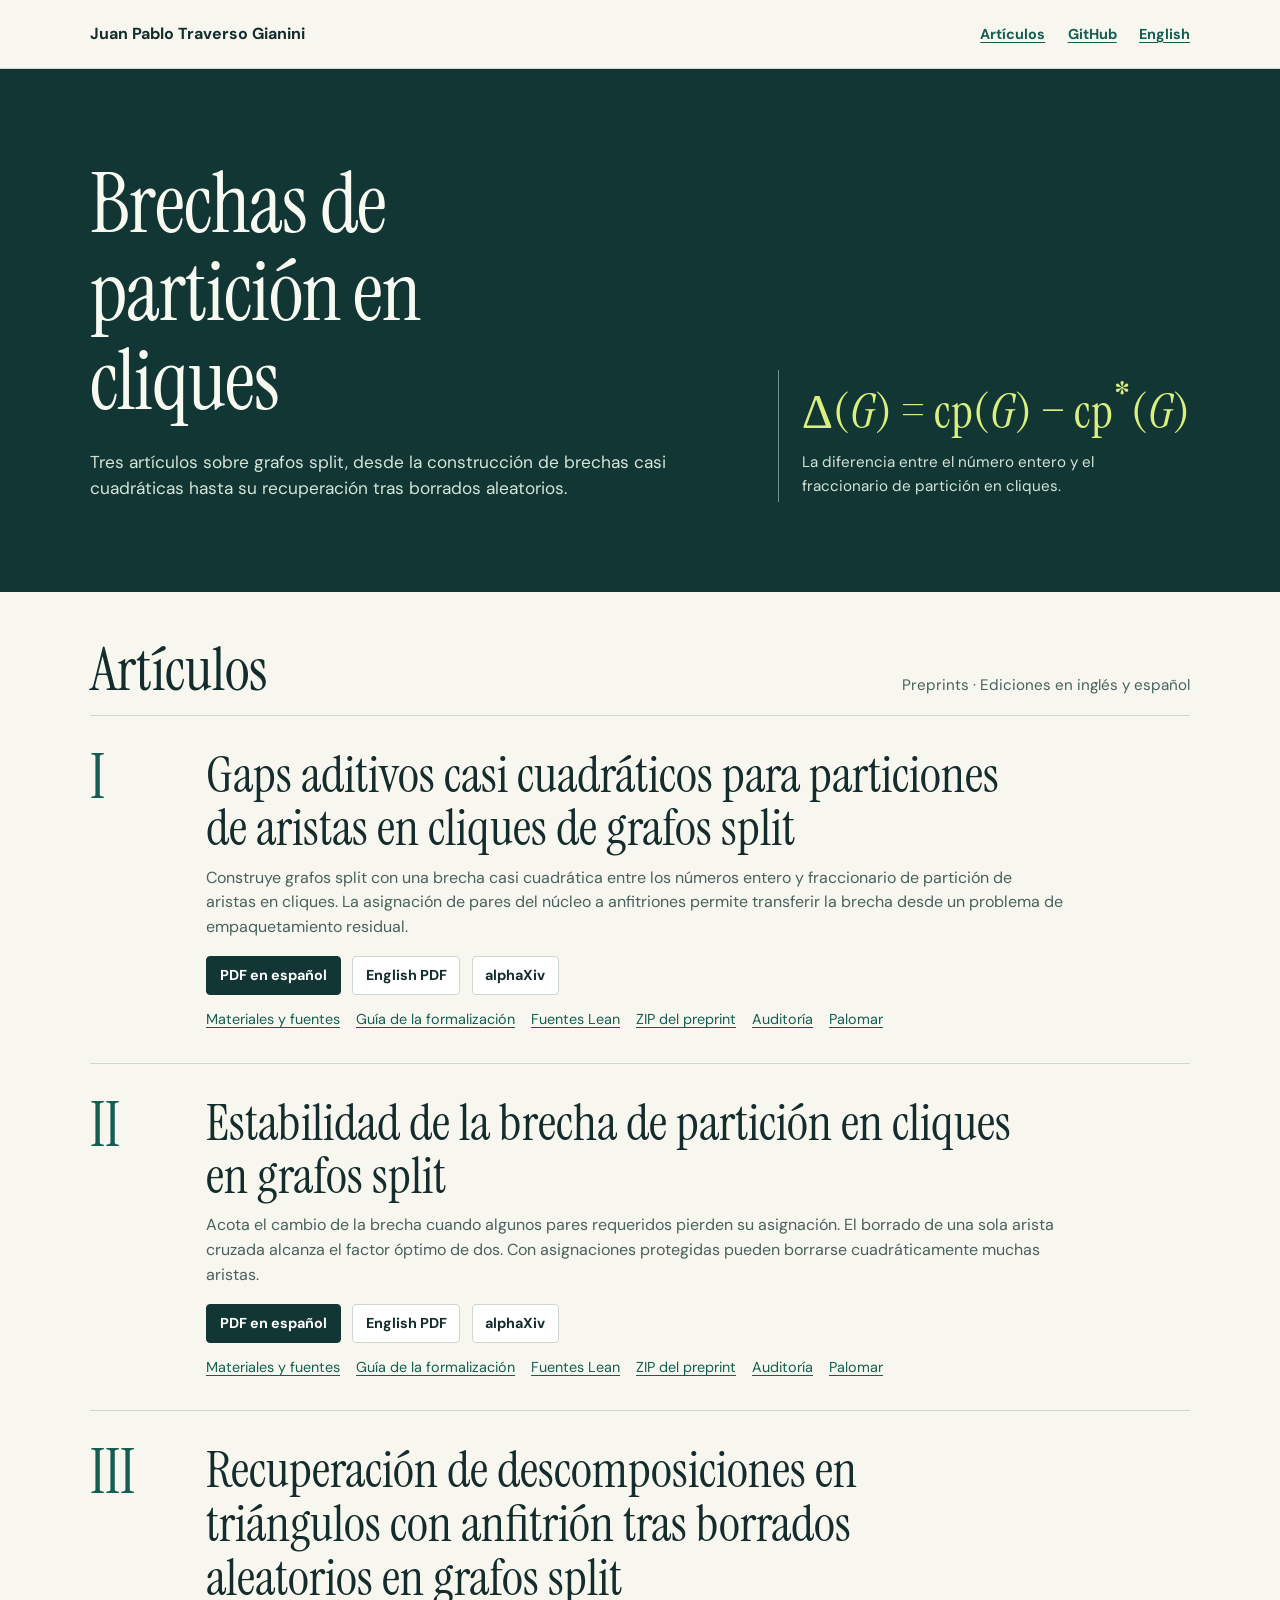
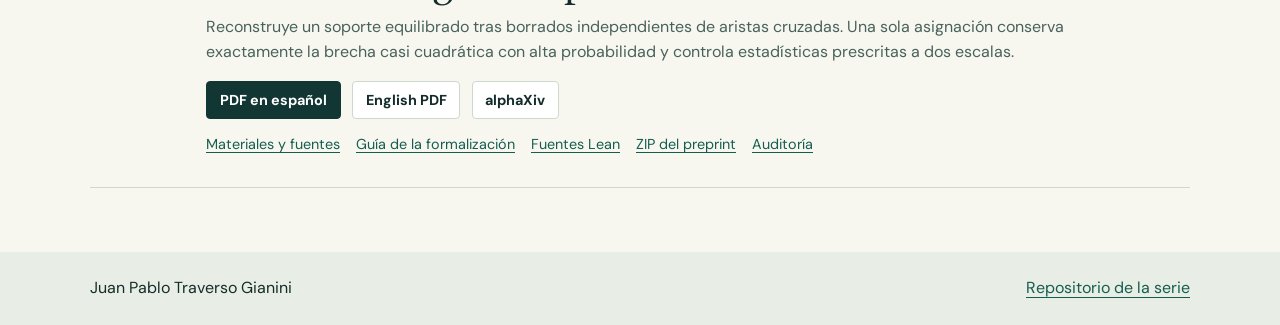
==== docs/es/index.html @ 01db12fd "Create bilingual homepage for the full Split Gap series" ====
<!doctype html>
<html lang="es">
<head>
  <meta charset="utf-8">
  <meta name="viewport" content="width=device-width, initial-scale=1">
  <meta name="description" content="Tres artículos sobre grafos split, desde la construcción de brechas casi cuadráticas hasta su recuperación tras borrados aleatorios.">
  <link rel="canonical" href="https://jtraverso.github.io/split-clique-partition-gap/es/">
  <link rel="alternate" hreflang="en" href="https://jtraverso.github.io/split-clique-partition-gap/">
  <link rel="alternate" hreflang="es" href="https://jtraverso.github.io/split-clique-partition-gap/es/">
  <link rel="preconnect" href="https://fonts.googleapis.com">
  <link rel="preconnect" href="https://fonts.gstatic.com" crossorigin>
  <link rel="stylesheet" href="https://fonts.googleapis.com/css2?family=DM+Sans:wght@400;700&amp;family=Instrument+Serif&amp;display=swap">
  <link rel="stylesheet" href="../style.css">
  <title>Brechas de partición en cliques · Juan Pablo Traverso Gianini</title>
</head>
<body>
  <a class="skip" href="#papers">Ir a los artículos</a>
  <header class="bar">
    <div class="wrap">
      <a href="./" class="brand">Juan Pablo Traverso Gianini</a>
      <nav aria-label="Navegación">
        <a href="#papers">Artículos</a>
        <a href="https://github.com/jtraverso/split-clique-partition-gap">GitHub</a>
        <a href="../" hreflang="en" lang="en">English</a>
      </nav>
    </div>
  </header>
  <main>
    <section class="hero" aria-labelledby="series-title">
      <div class="wrap">
        <div>
          <h1 id="series-title">Brechas de partición en cliques</h1>
          <p class="lead">Tres artículos sobre grafos split, desde la construcción de brechas casi cuadráticas hasta su recuperación tras borrados aleatorios.</p>
        </div>
        <div class="definition">
          <p class="formula" aria-label="Brecha igual a coste entero menos coste fraccionario">Δ(<i>G</i>) = cp(<i>G</i>) − cp<sup>*</sup>(<i>G</i>)</p>
          <p>La diferencia entre el número entero y el fraccionario de partición en cliques.</p>
        </div>
      </div>
    </section>
    <section id="papers" class="collection wrap" aria-labelledby="papers-title">
      <div class="section-title">
        <h2 id="papers-title">Artículos</h2>
        <p>Preprints · Ediciones en inglés y español</p>
      </div>
      <ol class="papers">
        <li class="paper" id="paper-i">
          <span class="part" aria-hidden="true">I</span>
          <article aria-label="Artículo I">
            <h3>Gaps aditivos casi cuadráticos para particiones de aristas en cliques de grafos split</h3>
            <p>Construye grafos split con una brecha casi cuadrática entre los números entero y fraccionario de partición de aristas en cliques. La asignación de pares del núcleo a anfitriones permite transferir la brecha desde un problema de empaquetamiento residual.</p>
            <div class="actions">
              <a class="primary" href="https://raw.githubusercontent.com/jtraverso/split-clique-partition-gap/main/preprints/SPLITGAP/01_manuscript/split-gap-es.pdf">PDF en español</a>
              <a href="https://raw.githubusercontent.com/jtraverso/split-clique-partition-gap/main/preprints/SPLITGAP/01_manuscript/split-gap-en.pdf">English PDF</a>
              <a href="https://www.alphaxiv.org/abs/2611.edge-clique-partition-split-graphs">alphaXiv</a>
            </div>
            <ul class="resources" aria-label="Material complementario">
              <li><a href="https://github.com/jtraverso/split-clique-partition-gap/tree/main/preprints/SPLITGAP">Materiales y fuentes</a></li>
              <li><a href="https://raw.githubusercontent.com/jtraverso/split-clique-partition-gap/main/preprints/SPLITGAP/05_formalization/companion-es.pdf">Guía de la formalización</a></li>
              <li><a href="https://raw.githubusercontent.com/jtraverso/split-clique-partition-gap/main/preprints/SPLITGAP/05_formalization/split-gap-lean-v1.0.zip">Fuentes Lean</a></li>
              <li><a href="https://raw.githubusercontent.com/jtraverso/split-clique-partition-gap/main/archives/split-gap-preprint-v1.0.zip">ZIP del preprint</a></li>
              <li><a href="https://raw.githubusercontent.com/jtraverso/split-clique-partition-gap/main/preprints/SPLITGAP/02_validation/v1.0/AUDIT_RESULT.json">Auditoría</a></li>
              <li><a href="https://palomar-registry.org/entry.html?id=PALOMAR-2026-11-22-000012&amp;version=1">Palomar</a></li>
            </ul>
          </article>
        </li>
        <li class="paper" id="paper-ii">
          <span class="part" aria-hidden="true">II</span>
          <article aria-label="Artículo II">
            <h3>Estabilidad de la brecha de partición en cliques en grafos split</h3>
            <p>Acota el cambio de la brecha cuando algunos pares requeridos pierden su asignación. El borrado de una sola arista cruzada alcanza el factor óptimo de dos. Con asignaciones protegidas pueden borrarse cuadráticamente muchas aristas.</p>
            <div class="actions">
              <a class="primary" href="https://raw.githubusercontent.com/jtraverso/split-clique-partition-gap-ii/3c2da989f57fbc8d51db0621bda00d279a0e3b91/preprints/SPLITGAPII/01_manuscript/split-gap-ii-es.pdf">PDF en español</a>
              <a href="https://raw.githubusercontent.com/jtraverso/split-clique-partition-gap-ii/3c2da989f57fbc8d51db0621bda00d279a0e3b91/preprints/SPLITGAPII/01_manuscript/split-gap-ii-en.pdf">English PDF</a>
              <a href="https://www.alphaxiv.org/abs/2611.clique-partition-gap-split-graphs">alphaXiv</a>
            </div>
            <ul class="resources" aria-label="Material complementario">
              <li><a href="https://github.com/jtraverso/split-clique-partition-gap-ii/releases/tag/v1.0">Materiales y fuentes</a></li>
              <li><a href="https://raw.githubusercontent.com/jtraverso/split-clique-partition-gap-ii/3c2da989f57fbc8d51db0621bda00d279a0e3b91/preprints/SPLITGAPII/05_formalization/companion-es.pdf">Guía de la formalización</a></li>
              <li><a href="https://raw.githubusercontent.com/jtraverso/split-clique-partition-gap-ii/3c2da989f57fbc8d51db0621bda00d279a0e3b91/preprints/SPLITGAPII/05_formalization/split-gap-ii-lean-v1.0.zip">Fuentes Lean</a></li>
              <li><a href="https://raw.githubusercontent.com/jtraverso/split-clique-partition-gap-ii/3c2da989f57fbc8d51db0621bda00d279a0e3b91/archives/split-gap-ii-preprint-v1.0.zip">ZIP del preprint</a></li>
              <li><a href="https://raw.githubusercontent.com/jtraverso/split-clique-partition-gap-ii/3c2da989f57fbc8d51db0621bda00d279a0e3b91/preprints/SPLITGAPII/02_validation/v1.0/AUDIT_RESULT.json">Auditoría</a></li>
              <li><a href="https://palomar-registry.org/entry.html?id=PALOMAR-2026-11-23-000028&amp;version=1">Palomar</a></li>
            </ul>
          </article>
        </li>
        <li class="paper" id="paper-iii">
          <span class="part" aria-hidden="true">III</span>
          <article aria-label="Artículo III">
            <h3>Recuperación de descomposiciones en triángulos con anfitrión tras borrados aleatorios en grafos split</h3>
            <p>Reconstruye un soporte equilibrado tras borrados independientes de aristas cruzadas. Una sola asignación conserva exactamente la brecha casi cuadrática con alta probabilidad y controla estadísticas prescritas a dos escalas.</p>
            <div class="actions">
              <a class="primary" href="https://raw.githubusercontent.com/jtraverso/split-clique-partition-gap/main/preprints/SPLITGAPIII/01_manuscript/split-gap-iii-es.pdf">PDF en español</a>
              <a href="https://raw.githubusercontent.com/jtraverso/split-clique-partition-gap/main/preprints/SPLITGAPIII/01_manuscript/split-gap-iii-en.pdf">English PDF</a>
              <a href="https://www.alphaxiv.org/abs/2611.host-triangle-decompositions-random-deletions">alphaXiv</a>
            </div>
            <ul class="resources" aria-label="Material complementario">
              <li><a href="https://github.com/jtraverso/split-clique-partition-gap/releases/tag/split-gap-iii-preprint-1.0">Materiales y fuentes</a></li>
              <li><a href="https://raw.githubusercontent.com/jtraverso/split-clique-partition-gap/main/preprints/SPLITGAPIII/05_formalization/companion-es.pdf">Guía de la formalización</a></li>
              <li><a href="https://raw.githubusercontent.com/jtraverso/split-clique-partition-gap/main/preprints/SPLITGAPIII/05_formalization/split-gap-iii-lean-v0.4.zip">Fuentes Lean</a></li>
              <li><a href="https://github.com/jtraverso/split-clique-partition-gap/releases/download/split-gap-iii-preprint-1.0/split-gap-iii-preprint-v1.0.zip">ZIP del preprint</a></li>
              <li><a href="https://raw.githubusercontent.com/jtraverso/split-clique-partition-gap/main/preprints/SPLITGAPIII/02_validation/v1.0/EDITORIAL_AUDIT.md">Auditoría</a></li>
            </ul>
          </article>
        </li>
      </ol>
    </section>
  </main>
  <footer class="foot">
    <div class="wrap">
      <p>Juan Pablo Traverso Gianini</p>
      <a href="https://github.com/jtraverso/split-clique-partition-gap">Repositorio de la serie</a>
    </div>
  </footer>
</body>
</html>
---- docs/style.css ----
:root {
  color-scheme: light;
  --paper: #f7f7f0;
  --white: #fff;
  --ink: #142c2b;
  --muted: #49615c;
  --line: #ccd8d0;
  --dark: #123633;
  --bright: #dbef7e;
  --accent: #155d50;
  --serif: "Instrument Serif", Georgia, serif;
  --sans: "DM Sans", "Segoe UI", sans-serif;
}
* { box-sizing: border-box; }
body { margin: 0; background: var(--paper); color: var(--ink); font-family: var(--sans); line-height: 1.55; }
a { color: var(--accent); text-underline-offset: .23em; }
a:hover { text-decoration-thickness: 2px; }
a:focus-visible { outline: 3px solid #b65925; outline-offset: 4px; }
.wrap { width: min(1100px, calc(100% - 64px)); margin-inline: auto; }
.skip { position: absolute; z-index: 2; top: .5rem; left: .5rem; padding: .7rem; background: var(--white); transform: translateY(-160%); }
.skip:focus { transform: none; }
.bar { border-bottom: 1px solid var(--line); }
.bar .wrap, .foot .wrap { display: flex; justify-content: space-between; align-items: center; gap: 1rem; flex-wrap: wrap; }
.bar .wrap { min-height: 68px; }
.brand { font-weight: 700; color: var(--ink); text-decoration: none; }
nav { display: flex; align-items: center; gap: 1.4rem; flex-wrap: wrap; }
nav a { font-size: .9rem; font-weight: 700; }
.hero { background: var(--dark); color: #f8faf1; }
.hero .wrap { display: grid; grid-template-columns: 1.65fr 1fr; gap: clamp(2rem, 5vw, 5rem); align-items: end; padding: clamp(3.1rem, 7vw, 5.8rem) 0; }
h1, h2, h3 { font-family: var(--serif); line-height: 1.05; font-weight: 400; }
h1 { font-size: clamp(3.25rem, 6.6vw, 6.3rem); margin: 0; max-width: 12ch; letter-spacing: -.012em; }
.hero .lead { color: #d4e4d8; max-width: 48ch; margin: 1.5rem 0 0; font-size: 1.08rem; }
.definition { border-left: 1px solid #719587; padding: .25rem 0 .25rem 1.4rem; }
.formula { color: var(--bright); font-family: var(--serif); font-size: clamp(2.15rem, 3.8vw, 3.65rem); margin: 0; line-height: 1.18; white-space: nowrap; }
.definition p:last-child { margin: .65rem 0 0; font-size: .95rem; color: #d4e4d8; max-width: 35ch; }
.collection { padding: 2.9rem 0 4rem; }
.section-title { display: flex; align-items: baseline; justify-content: space-between; flex-wrap: wrap; gap: 0 1rem; border-bottom: 1px solid var(--line); padding-bottom: .8rem; }
.section-title h2 { font-size: clamp(2.6rem, 4.7vw, 4.2rem); margin: 0; }
.section-title p { margin: .25rem 0; color: var(--muted); font-size: .95rem; }
.papers { padding: 0; margin: 0; list-style: none; }
.paper { display: grid; grid-template-columns: 96px minmax(0, 1fr); gap: 1.25rem; border-bottom: 1px solid var(--line); padding: 2rem 0; scroll-margin-top: 1rem; }
.part { color: var(--accent); font-family: var(--serif); font-size: 3.8rem; line-height: 1; }
.paper h3 { margin: 0 0 .65rem; font-size: clamp(2.05rem, 4vw, 3.35rem); max-width: 35ch; }
.paper p { margin: 0 0 1rem; color: var(--muted); max-width: 78ch; }
.actions { display: flex; flex-wrap: wrap; gap: .55rem .7rem; margin: 0 0 .85rem; }
.actions a { border: 1px solid var(--line); background: var(--white); color: var(--ink); font-size: .9rem; font-weight: 700; text-decoration: none; padding: .45rem .8rem; border-radius: .25rem; }
.actions a.primary { background: var(--dark); border-color: var(--dark); color: var(--white); }
.actions a:hover { border-color: var(--accent); text-decoration: underline; }
.resources { display: flex; flex-wrap: wrap; gap: .35rem 1rem; padding: 0; margin: 0; list-style: none; font-size: .9rem; }
.foot { background: #e8eee5; padding: 1.5rem 0; }
.foot p { margin: 0; }
@media (max-width: 720px) {
  .wrap { width: calc(100% - 36px); }
  .hero .wrap { grid-template-columns: 1fr; align-items: start; gap: 1.8rem; }
  h1 { max-width: 13ch; }
  .paper { grid-template-columns: 51px minmax(0, 1fr); gap: .65rem; }
  .part { font-size: 2.6rem; }
}
@media (max-width: 440px) {
  .bar .wrap { padding: .65rem 0; gap: .35rem; }
  nav { gap: 1rem; }
  .paper { grid-template-columns: 1fr; }
}
@media print {
  .hero { background: none; color: var(--ink); }
  .formula, .hero .lead, .definition p:last-child { color: var(--ink); }
  .paper { break-inside: avoid; }
}
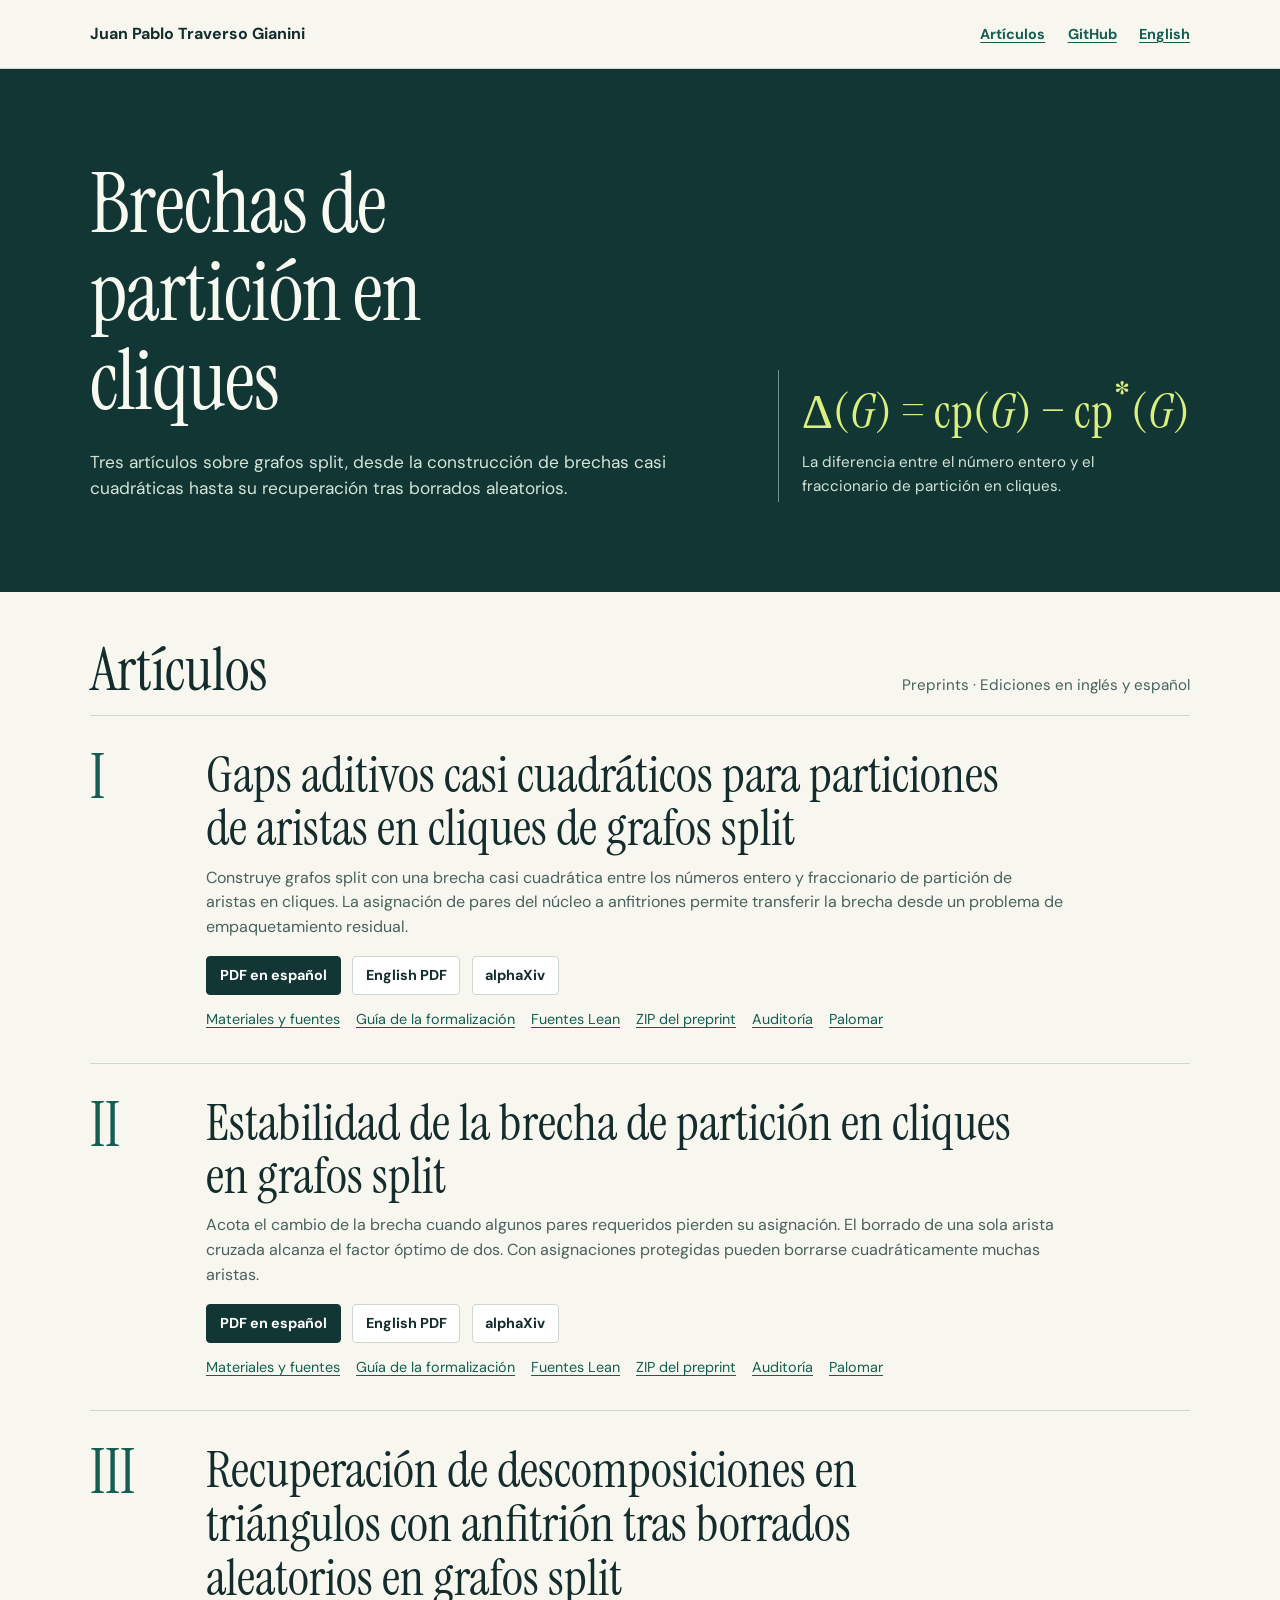
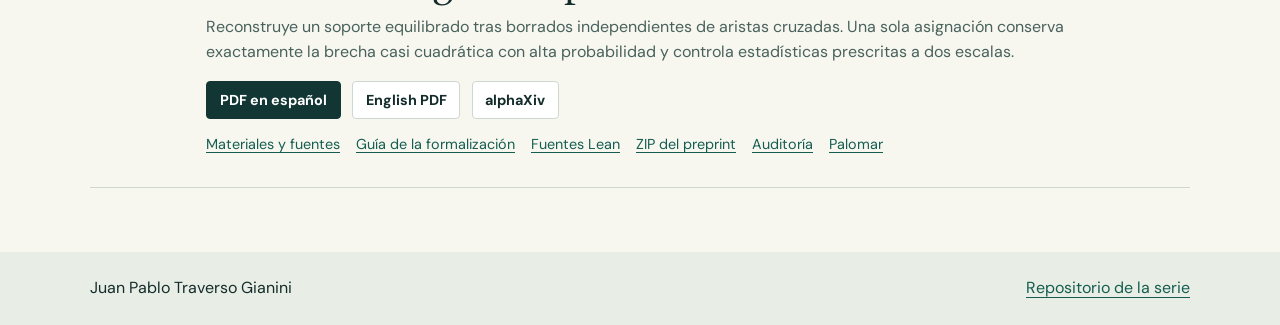
==== commit 7b0c9c41: "Add Palomar registration links Co-Authored-By: Claude Opus 5.5 <noreply@anthropic.com>" ====
--- a/docs/es/index.html
+++ b/docs/es/index.html
@@ -100,6 +100,7 @@
               <li><a href="https://raw.githubusercontent.com/jtraverso/split-clique-partition-gap/main/preprints/SPLITGAPIII/05_formalization/split-gap-iii-lean-v0.4.zip">Fuentes Lean</a></li>
               <li><a href="https://github.com/jtraverso/split-clique-partition-gap/releases/download/split-gap-iii-preprint-1.0/split-gap-iii-preprint-v1.0.zip">ZIP del preprint</a></li>
               <li><a href="https://raw.githubusercontent.com/jtraverso/split-clique-partition-gap/main/preprints/SPLITGAPIII/02_validation/v1.0/EDITORIAL_AUDIT.md">Auditoría</a></li>
+              <li><a href="https://palomar-registry.org/entry.html?id=PALOMAR-2026-11-26-000005&amp;version=1">Palomar</a></li>
             </ul>
           </article>
         </li>
